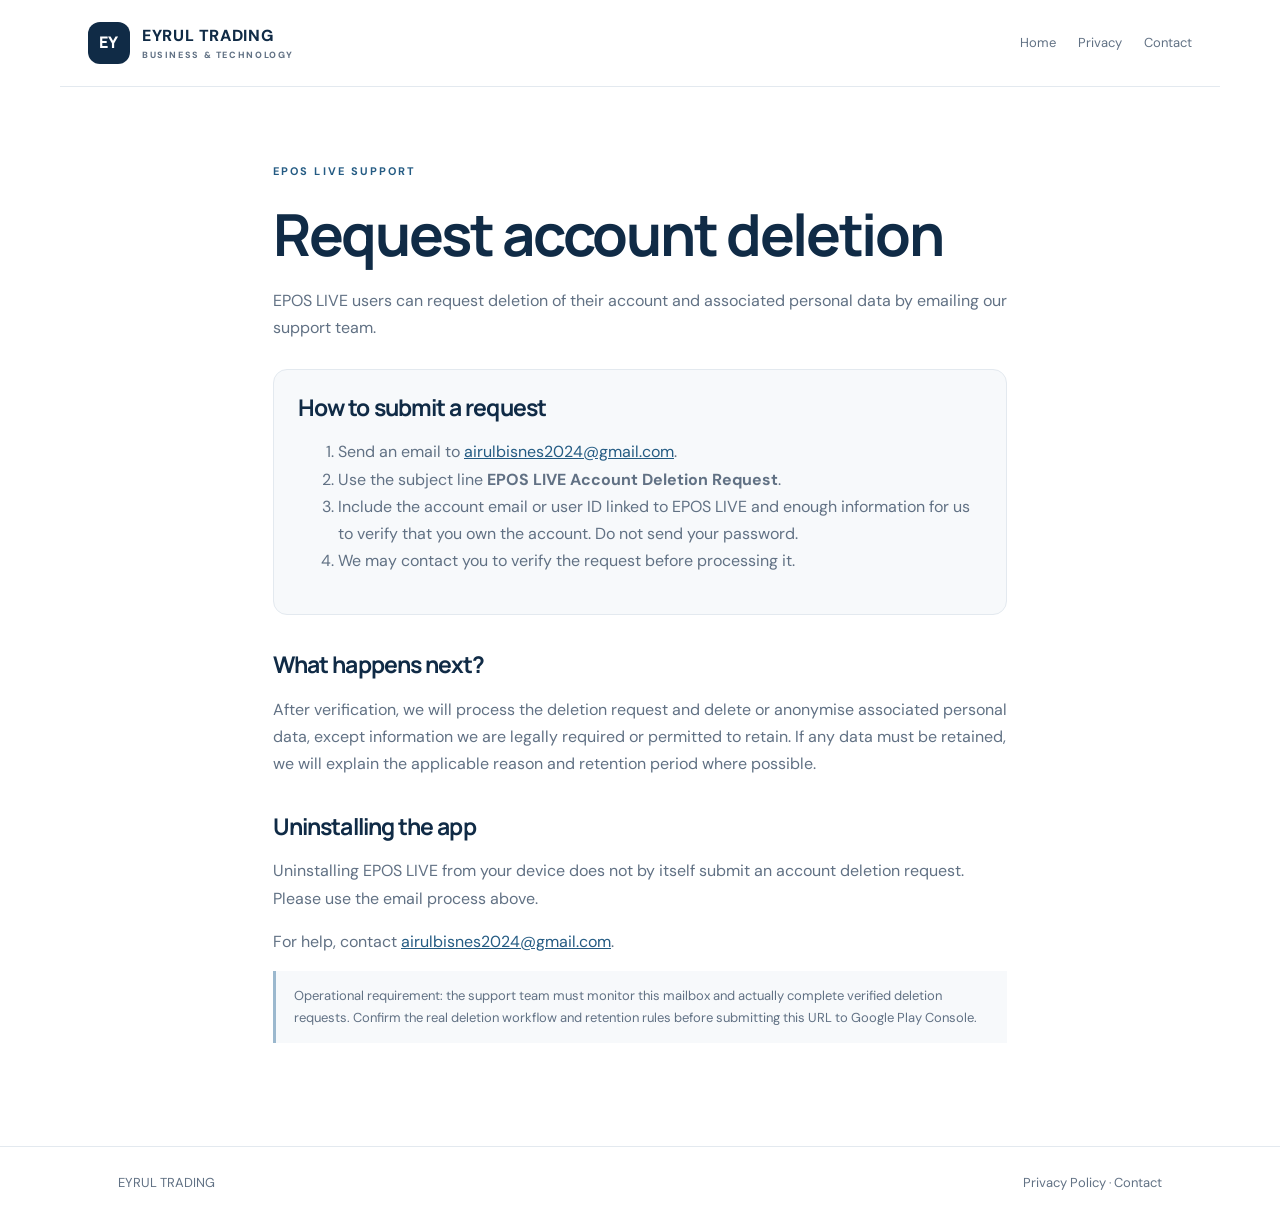
==== delete-account.html @ 8cc16192 "Add files via upload" ====
<!doctype html><html lang="en"><head><meta charset="utf-8"><meta name="viewport" content="width=device-width,initial-scale=1"><title>Delete Account | EPOS LIVE</title><link rel="stylesheet" href="styles.css"></head><body>
<header class="site-header"><a class="brand" href="index.html"><span class="brand-mark">EY</span><span>EYRUL TRADING<small>BUSINESS & TECHNOLOGY</small></span></a><nav><a href="index.html">Home</a><a href="privacy-policy.html">Privacy</a><a href="contact.html">Contact</a></nav></header>
<main class="document"><div class="eyebrow">EPOS LIVE SUPPORT</div><h1>Request account deletion</h1><p>EPOS LIVE users can request deletion of their account and associated personal data by emailing our support team.</p>
<div class="request-box"><h2>How to submit a request</h2><ol><li>Send an email to <a href="mailto:airulbisnes2024@gmail.com?subject=EPOS%20LIVE%20Account%20Deletion%20Request">airulbisnes2024@gmail.com</a>.</li><li>Use the subject line <strong>EPOS LIVE Account Deletion Request</strong>.</li><li>Include the account email or user ID linked to EPOS LIVE and enough information for us to verify that you own the account. Do not send your password.</li><li>We may contact you to verify the request before processing it.</li></ol></div>
<h2>What happens next?</h2><p>After verification, we will process the deletion request and delete or anonymise associated personal data, except information we are legally required or permitted to retain. If any data must be retained, we will explain the applicable reason and retention period where possible.</p>
<h2>Uninstalling the app</h2><p>Uninstalling EPOS LIVE from your device does not by itself submit an account deletion request. Please use the email process above.</p>
<p>For help, contact <a href="mailto:airulbisnes2024@gmail.com">airulbisnes2024@gmail.com</a>.</p>
<p class="note">Operational requirement: the support team must monitor this mailbox and actually complete verified deletion requests. Confirm the real deletion workflow and retention rules before submitting this URL to Google Play Console.</p></main>
<footer><a href="index.html">EYRUL TRADING</a><span><a href="privacy-policy.html">Privacy Policy</a> · <a href="contact.html">Contact</a></span></footer></body></html>
---- styles.css ----
@import url('https://fonts.googleapis.com/css2?family=DM+Sans:wght@400;500;600;700&family=Manrope:wght@400;500;600;700;800&display=swap');
:root{--navy:#102b46;--blue:#245b83;--ink:#172536;--muted:#617184;--line:#e3e9ef;--paper:#f7f9fb}*{box-sizing:border-box}html{scroll-behavior:smooth}body{margin:0;background:#fff;color:var(--ink);font-family:'DM Sans',Arial,sans-serif;line-height:1.7}.site-header{max-width:1160px;margin:auto;padding:22px 28px;display:flex;align-items:center;justify-content:space-between;gap:24px;border-bottom:1px solid var(--line)}.brand{display:flex;gap:12px;align-items:center;text-decoration:none;color:var(--navy);font-weight:800;letter-spacing:.04em;line-height:1.2}.brand small{display:block;font-size:9px;letter-spacing:.18em;color:var(--muted);margin-top:5px}.brand-mark{width:42px;height:42px;border-radius:12px;background:var(--navy);color:white;display:grid;place-items:center;font-family:Manrope;font-weight:800}nav{display:flex;gap:22px;flex-wrap:wrap}nav a,footer a{font-size:13px;color:var(--muted);text-decoration:none}nav a:hover,footer a:hover,.text-link:hover{color:var(--blue)}main{max-width:1100px;margin:auto;padding:0 28px}.hero{padding:105px 0 112px;max-width:800px}.eyebrow{font-size:11px;font-weight:700;letter-spacing:.19em;color:var(--blue)}h1,h2{font-family:Manrope,Arial,sans-serif;line-height:1.14;letter-spacing:-.04em;color:var(--navy)}h1{font-size:clamp(42px,7vw,72px);margin:20px 0}h1 em{font-style:normal;color:#477da2}h2{font-size:34px;margin:12px 0 18px}.hero p{font-size:18px;color:var(--muted);max-width:650px}.actions{display:flex;gap:12px;margin-top:30px;flex-wrap:wrap}.button{padding:12px 20px;border-radius:8px;text-decoration:none;font-weight:700;font-size:14px}.primary{background:var(--navy);color:#fff}.secondary{border:1px solid var(--line);color:var(--navy)}.section{padding:72px 0;border-top:1px solid var(--line);max-width:900px}.section p,.document p,.document li{color:var(--muted)}.note{background:var(--paper);border-left:3px solid #9bb8ce;padding:14px 18px;font-size:13px}.product,.split{display:grid;grid-template-columns:1.5fr 1fr;gap:60px;align-items:center}.product-tile{background:var(--paper);border:1px solid var(--line);border-radius:18px;padding:35px;display:grid;justify-items:center;gap:15px;color:var(--muted)}.app-icon{width:100px;height:100px;border-radius:25px;background:var(--navy);color:white;display:grid;place-content:center;text-align:center;line-height:1.25;font-size:19px;letter-spacing:.08em}.text-link{color:var(--blue);font-weight:700;text-decoration:none}.link-list a{display:flex;justify-content:space-between;padding:15px 0;border-bottom:1px solid var(--line);text-decoration:none;color:var(--navy);font-weight:600}.document{max-width:790px;padding-top:75px;padding-bottom:90px}.document h1{font-size:clamp(38px,6vw,58px)}.document h2{font-size:23px;margin-top:36px}.updated{font-size:13px}.document a{color:var(--blue)}.request-box{background:var(--paper);border:1px solid var(--line);padding:24px;border-radius:14px;margin:28px 0}.request-box h2{margin-top:0}.email{font-size:19px;font-weight:700}footer{border-top:1px solid var(--line);padding:25px max(28px,calc((100% - 1044px)/2));display:flex;justify-content:space-between;gap:15px;flex-wrap:wrap;color:var(--muted);font-size:12px}.footer-brand{font-size:12px}@media(max-width:700px){.site-header{align-items:flex-start;flex-direction:column}.hero{padding:70px 0}.section{padding:52px 0}.product,.split{grid-template-columns:1fr;gap:25px}nav{gap:12px}nav a{font-size:12px}footer{flex-direction:column}}
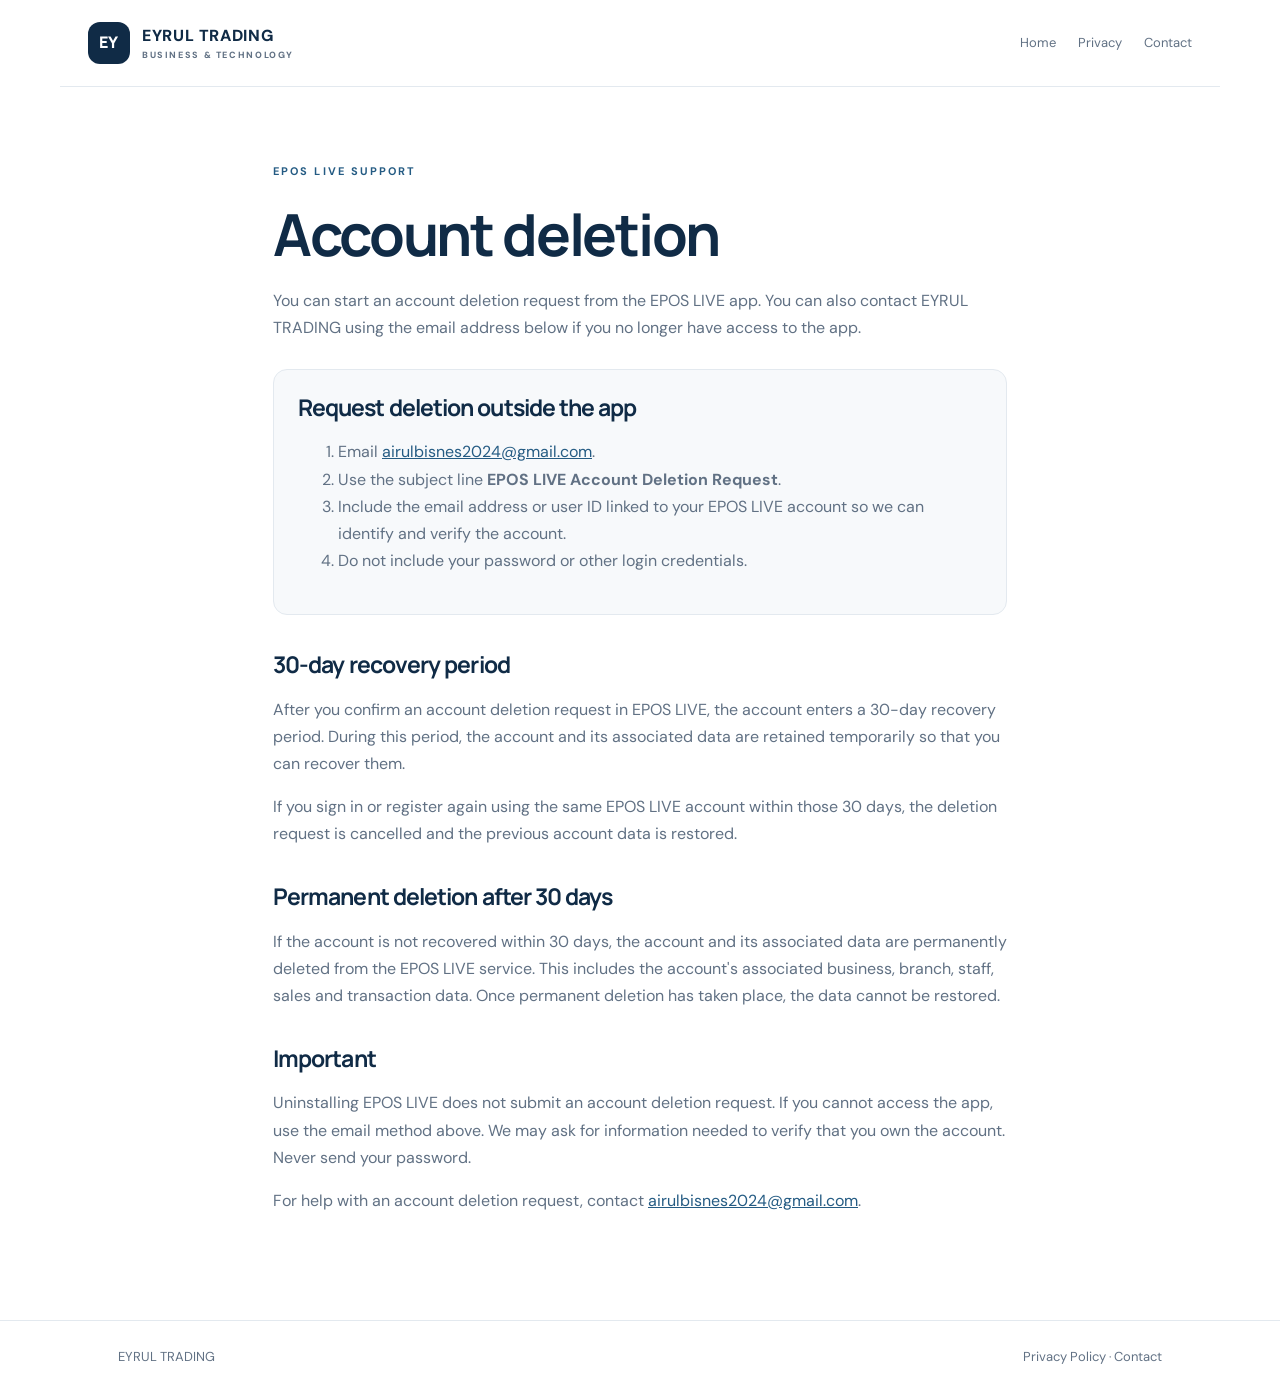
==== commit bfbc2f9e: "Update EPOS LIVE account deletion and 30-day recovery policy" ====
--- a/delete-account.html
+++ b/delete-account.html
@@ -1,9 +1,45 @@
-<!doctype html><html lang="en"><head><meta charset="utf-8"><meta name="viewport" content="width=device-width,initial-scale=1"><title>Delete Account | EPOS LIVE</title><link rel="stylesheet" href="styles.css"></head><body>
-<header class="site-header"><a class="brand" href="index.html"><span class="brand-mark">EY</span><span>EYRUL TRADING<small>BUSINESS & TECHNOLOGY</small></span></a><nav><a href="index.html">Home</a><a href="privacy-policy.html">Privacy</a><a href="contact.html">Contact</a></nav></header>
-<main class="document"><div class="eyebrow">EPOS LIVE SUPPORT</div><h1>Request account deletion</h1><p>EPOS LIVE users can request deletion of their account and associated personal data by emailing our support team.</p>
-<div class="request-box"><h2>How to submit a request</h2><ol><li>Send an email to <a href="mailto:airulbisnes2024@gmail.com?subject=EPOS%20LIVE%20Account%20Deletion%20Request">airulbisnes2024@gmail.com</a>.</li><li>Use the subject line <strong>EPOS LIVE Account Deletion Request</strong>.</li><li>Include the account email or user ID linked to EPOS LIVE and enough information for us to verify that you own the account. Do not send your password.</li><li>We may contact you to verify the request before processing it.</li></ol></div>
-<h2>What happens next?</h2><p>After verification, we will process the deletion request and delete or anonymise associated personal data, except information we are legally required or permitted to retain. If any data must be retained, we will explain the applicable reason and retention period where possible.</p>
-<h2>Uninstalling the app</h2><p>Uninstalling EPOS LIVE from your device does not by itself submit an account deletion request. Please use the email process above.</p>
-<p>For help, contact <a href="mailto:airulbisnes2024@gmail.com">airulbisnes2024@gmail.com</a>.</p>
-<p class="note">Operational requirement: the support team must monitor this mailbox and actually complete verified deletion requests. Confirm the real deletion workflow and retention rules before submitting this URL to Google Play Console.</p></main>
-<footer><a href="index.html">EYRUL TRADING</a><span><a href="privacy-policy.html">Privacy Policy</a> · <a href="contact.html">Contact</a></span></footer></body></html>+<!doctype html>
+<html lang="en">
+<head>
+  <meta charset="utf-8">
+  <meta name="viewport" content="width=device-width,initial-scale=1">
+  <title>Delete Account | EPOS LIVE</title>
+  <link rel="stylesheet" href="styles.css">
+</head>
+<body>
+<header class="site-header">
+  <a class="brand" href="index.html"><span class="brand-mark">EY</span><span>EYRUL TRADING<small>BUSINESS &amp; TECHNOLOGY</small></span></a>
+  <nav><a href="index.html">Home</a><a href="privacy-policy.html">Privacy</a><a href="contact.html">Contact</a></nav>
+</header>
+
+<main class="document">
+  <div class="eyebrow">EPOS LIVE SUPPORT</div>
+  <h1>Account deletion</h1>
+  <p>You can start an account deletion request from the EPOS LIVE app. You can also contact EYRUL TRADING using the email address below if you no longer have access to the app.</p>
+
+  <div class="request-box">
+    <h2>Request deletion outside the app</h2>
+    <ol>
+      <li>Email <a href="mailto:airulbisnes2024@gmail.com?subject=EPOS%20LIVE%20Account%20Deletion%20Request">airulbisnes2024@gmail.com</a>.</li>
+      <li>Use the subject line <strong>EPOS LIVE Account Deletion Request</strong>.</li>
+      <li>Include the email address or user ID linked to your EPOS LIVE account so we can identify and verify the account.</li>
+      <li>Do not include your password or other login credentials.</li>
+    </ol>
+  </div>
+
+  <h2>30-day recovery period</h2>
+  <p>After you confirm an account deletion request in EPOS LIVE, the account enters a 30-day recovery period. During this period, the account and its associated data are retained temporarily so that you can recover them.</p>
+  <p>If you sign in or register again using the same EPOS LIVE account within those 30 days, the deletion request is cancelled and the previous account data is restored.</p>
+
+  <h2>Permanent deletion after 30 days</h2>
+  <p>If the account is not recovered within 30 days, the account and its associated data are permanently deleted from the EPOS LIVE service. This includes the account's associated business, branch, staff, sales and transaction data. Once permanent deletion has taken place, the data cannot be restored.</p>
+
+  <h2>Important</h2>
+  <p>Uninstalling EPOS LIVE does not submit an account deletion request. If you cannot access the app, use the email method above. We may ask for information needed to verify that you own the account. Never send your password.</p>
+
+  <p>For help with an account deletion request, contact <a href="mailto:airulbisnes2024@gmail.com">airulbisnes2024@gmail.com</a>.</p>
+</main>
+
+<footer><a href="index.html">EYRUL TRADING</a><span><a href="privacy-policy.html">Privacy Policy</a> · <a href="contact.html">Contact</a></span></footer>
+</body>
+</html>
